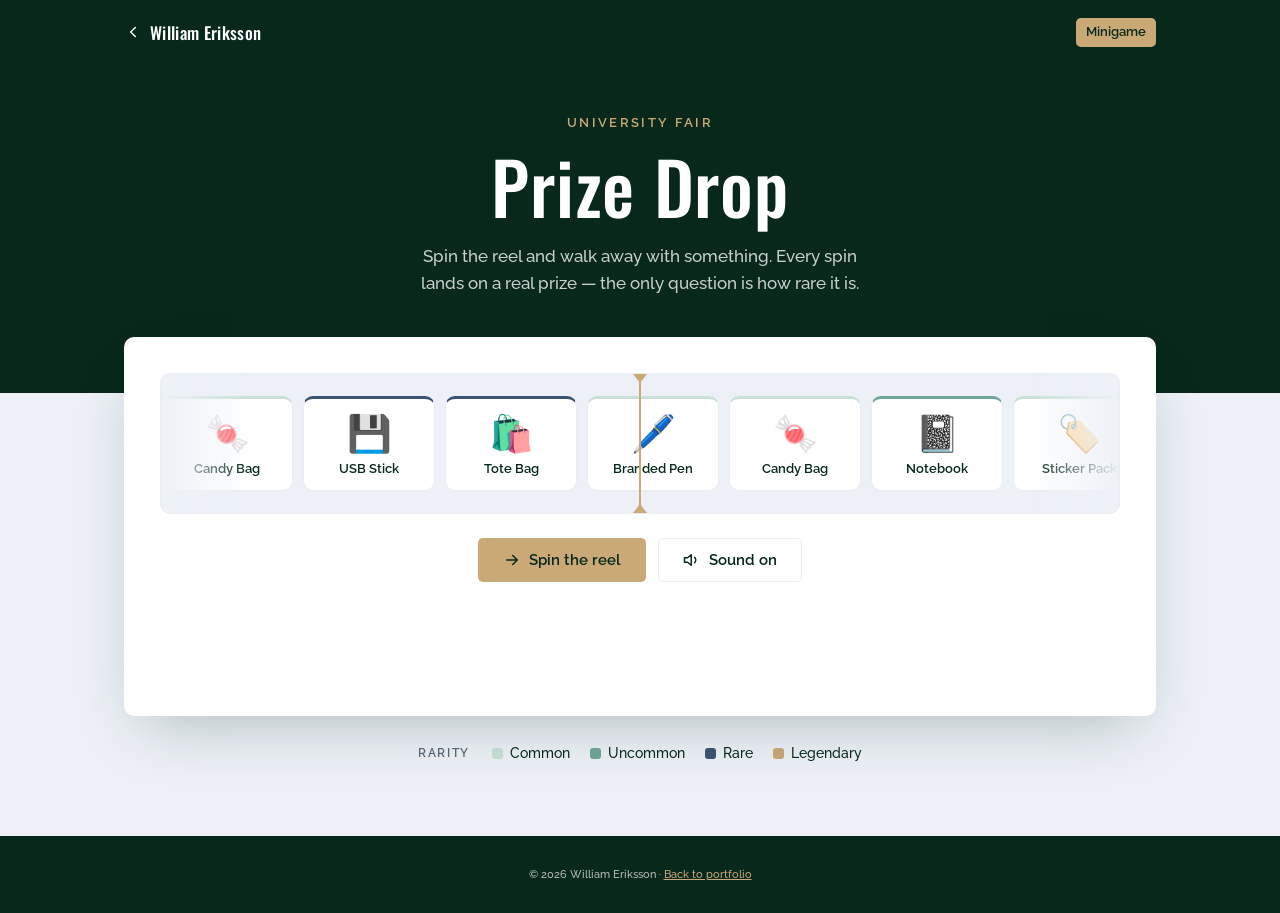
==== mini_game/index.html @ 9ab84b7d "mini game" ====
<!DOCTYPE html>
<html lang="en">
<head>
  <meta charset="UTF-8">
  <meta name="viewport" content="width=device-width, initial-scale=1">
  <title>Prize Drop · University Fair Minigame</title>
  <meta name="description" content="A case-opening minigame for the university fair stand. Spin the reel and win Red Bull, candy, and swag.">
  <link rel="preconnect" href="https://fonts.googleapis.com">
  <link rel="preconnect" href="https://fonts.gstatic.com" crossorigin>
  <link href="https://fonts.googleapis.com/css2?family=Oswald:wght@400;500;600&family=Raleway:wght@400;500;600;700&display=swap" rel="stylesheet">
  <link rel="stylesheet" href="mini_game.css">
</head>
<body>
  <a class="skip-link" href="#game">Skip to the game</a>

  <header class="game-header">
    <div class="wrap header-inner">
      <a href="../" class="back-link">
        <svg viewBox="0 0 24 24" fill="none" stroke="currentColor" stroke-width="2" stroke-linecap="round" stroke-linejoin="round" aria-hidden="true"><path d="M15 18l-6-6 6-6"/></svg>
        William Eriksson
      </a>
      <span class="header-tag">Minigame</span>
    </div>
  </header>

  <main>
    <section class="hero">
      <div class="wrap">
        <p class="eyebrow">University Fair</p>
        <h1>Prize&nbsp;Drop</h1>
        <p class="lede">
          Spin the reel and walk away with something. Every spin lands on a real
          prize &mdash; the only question is how rare it is.
        </p>
      </div>
    </section>

    <section id="game" class="game">
      <div class="wrap">
        <div class="case">
          <div class="reel-frame">
            <div class="reel-viewport" id="viewport">
              <div class="reel-strip" id="strip"></div>
            </div>
            <div class="reel-marker" aria-hidden="true"></div>
            <div class="reel-fade reel-fade-l" aria-hidden="true"></div>
            <div class="reel-fade reel-fade-r" aria-hidden="true"></div>
          </div>

          <div class="controls">
            <button type="button" id="spin" class="btn btn-primary">
              <svg viewBox="0 0 24 24" fill="none" stroke="currentColor" stroke-width="2" stroke-linecap="round" stroke-linejoin="round" aria-hidden="true"><path d="M5 12h14M13 6l6 6-6 6"/></svg>
              <span id="spin-label">Spin the reel</span>
            </button>
            <button type="button" id="sound" class="btn btn-ghost" aria-pressed="true">
              <svg viewBox="0 0 24 24" fill="none" stroke="currentColor" stroke-width="2" stroke-linecap="round" stroke-linejoin="round" aria-hidden="true"><path d="M11 5L6 9H2v6h4l5 4V5z"/><path d="M15.5 8.5a5 5 0 0 1 0 7"/></svg>
              <span id="sound-label">Sound on</span>
            </button>
          </div>

          <!-- Live region: the spin result is announced for screen readers -->
          <div class="result" id="result" role="status" aria-live="polite"></div>
        </div>

        <div class="legend">
          <span class="legend-title">Rarity</span>
          <ul class="legend-list">
            <li><i class="swatch t-common"></i>Common</li>
            <li><i class="swatch t-uncommon"></i>Uncommon</li>
            <li><i class="swatch t-rare"></i>Rare</li>
            <li><i class="swatch t-legendary"></i>Legendary</li>
          </ul>
        </div>
      </div>
    </section>

    <section class="haul" id="haul-section" hidden>
      <div class="wrap">
        <div class="haul-head">
          <h2>Your haul</h2>
          <button type="button" id="reset" class="link-btn">Clear</button>
        </div>
        <ul class="haul-list" id="haul"></ul>
      </div>
    </section>
  </main>

  <footer class="game-footer">
    <div class="wrap">
      <small>&copy; <span id="year"></span> William Eriksson &middot; <a href="../">Back to portfolio</a></small>
    </div>
  </footer>

  <script src="mini_game.js"></script>
</body>
</html>
---- mini_game/mini_game.css ----
/* ============================================================
   Prize Drop — university fair minigame
   Palette and type lifted from kommuninvest.se:
   Oswald headings, Raleway body, deep-green ink with gold accent.
   ============================================================ */

:root {
  --ink: #07281a;          /* deep forest green — primary text */
  --blue: #3d5373;         /* brand blue — links, rare tier */
  --blue-light: #d6dfee;
  --gold: #caa977;         /* brand gold — primary action, legendary tier */
  --gold-light: #eadec9;
  --green-mid: #72a597;
  --green-light: #c9e1d7;
  --grey: #d9d8d7;
  --tint: #edf1f7;         /* page tint */
  --border: #e9edf1;
  --surface: #ffffff;
  --muted: #5b6a76;

  --radius: 10px;          /* cards */
  --radius-sm: 5px;        /* chips */
  --wrap: 1080px;
  --shadow: 0 10px 30px rgba(7, 40, 26, .07);
  --shadow-lg: 0 24px 60px -20px rgba(7, 40, 26, .28);
  --transition: 200ms cubic-bezier(.4, 0, .2, 1);

  /* Reel geometry — JS measures the real pitch, these drive layout */
  --item-w: 132px;
  --item-gap: 10px;
}

*, *::before, *::after { box-sizing: border-box; }

body {
  margin: 0;
  background: var(--tint);
  color: var(--ink);
  font-family: Raleway, system-ui, -apple-system, sans-serif;
  font-weight: 500;
  font-size: 16px;
  line-height: 1.6;
  -webkit-font-smoothing: antialiased;
  -moz-osx-font-smoothing: grayscale;
}

h1, h2, h3 {
  font-family: Oswald, system-ui, sans-serif;
  font-weight: 500;
  margin: 0;
  line-height: 1.1;
}

.wrap {
  max-width: var(--wrap);
  margin: 0 auto;
  padding: 0 24px;
}

.skip-link {
  position: absolute;
  top: -100px;
  left: 16px;
  background: var(--ink);
  color: #fff;
  padding: 10px 16px;
  border-radius: var(--radius-sm);
  text-decoration: none;
  z-index: 100;
  transition: top var(--transition);
}
.skip-link:focus { top: 12px; }

/* ---------- Header ---------- */
.game-header {
  background: var(--ink);
  color: #fff;
}
.header-inner {
  display: flex;
  align-items: center;
  justify-content: space-between;
  gap: 16px;
  padding-top: 18px;
  padding-bottom: 18px;
}
.back-link {
  display: inline-flex;
  align-items: center;
  gap: 8px;
  color: #fff;
  text-decoration: none;
  font-family: Oswald, sans-serif;
  font-size: 1.0625rem;
  letter-spacing: .02em;
  transition: opacity var(--transition);
}
.back-link:hover { opacity: .75; }
.back-link svg { width: 18px; height: 18px; }
.header-tag {
  background: var(--gold);
  color: var(--ink);
  border-radius: var(--radius-sm);
  padding: 4px 10px;
  font-size: .8125rem;
  font-weight: 600;
}

/* ---------- Hero ---------- */
.hero {
  background: var(--ink);
  color: #fff;
  padding: 48px 0 96px;
  text-align: center;
}
.eyebrow {
  margin: 0 0 12px;
  font-size: .8125rem;
  text-transform: uppercase;
  letter-spacing: .18em;
  color: var(--gold);
  font-weight: 600;
}
.hero h1 {
  font-size: clamp(2.5rem, 7vw, 4.5rem);
  letter-spacing: .01em;
  margin-bottom: 18px;
}
.lede {
  margin: 0 auto;
  max-width: 48ch;
  color: rgba(255, 255, 255, .78);
  font-size: 1.0625rem;
}

/* ---------- Case / reel ---------- */
.game { padding-bottom: 72px; }

.case {
  background: var(--surface);
  border-radius: var(--radius);
  box-shadow: var(--shadow-lg);
  padding: clamp(20px, 4vw, 36px);
  margin-top: -56px;             /* lift the case over the dark hero */
  position: relative;
  z-index: 2;
}

.reel-frame {
  position: relative;
  border-radius: var(--radius);
  background: var(--tint);
  border: 1px solid var(--border);
  overflow: hidden;
}

.reel-viewport {
  overflow: hidden;
  padding: 22px 0;
}

.reel-strip {
  display: flex;
  gap: var(--item-gap);
  padding-left: 0;
  will-change: transform;
}

.reel-item {
  flex: 0 0 var(--item-w);
  width: var(--item-w);
  background: var(--surface);
  border: 1px solid var(--border);
  border-top: 3px solid var(--grey);
  border-radius: var(--radius);
  padding: 16px 10px 12px;
  text-align: center;
  user-select: none;
}
.reel-item .icon {
  font-size: 2.25rem;
  line-height: 1;
  display: block;
  margin-bottom: 10px;
}
.reel-item .name {
  font-size: .8125rem;
  font-weight: 600;
  color: var(--ink);
  display: block;
  line-height: 1.3;
}

/* Rarity accents — the top border is the tier tell.
   These must stay scoped to .swatch: the reel items, result card and haul
   entries all carry the same t-* classes and would take the fill otherwise. */
.swatch.t-common    { background: var(--green-light); }
.swatch.t-uncommon  { background: var(--green-mid); }
.swatch.t-rare      { background: var(--blue); }
.swatch.t-legendary { background: var(--gold); }

.reel-item.t-common    { border-top-color: var(--green-light); }
.reel-item.t-uncommon  { border-top-color: var(--green-mid); }
.reel-item.t-rare      { border-top-color: var(--blue); }
.reel-item.t-legendary { border-top-color: var(--gold); }

/* Center marker the winning item settles under */
.reel-marker {
  position: absolute;
  top: 0;
  bottom: 0;
  left: 50%;
  width: 2px;
  margin-left: -1px;
  background: var(--gold);
  z-index: 3;
  pointer-events: none;
}
.reel-marker::before,
.reel-marker::after {
  content: '';
  position: absolute;
  left: 50%;
  transform: translateX(-50%);
  border-left: 7px solid transparent;
  border-right: 7px solid transparent;
}
.reel-marker::before {
  top: 0;
  border-top: 9px solid var(--gold);
}
.reel-marker::after {
  bottom: 0;
  border-bottom: 9px solid var(--gold);
}

/* Edge fades so items enter and leave softly */
.reel-fade {
  position: absolute;
  top: 0;
  bottom: 0;
  width: 90px;
  z-index: 2;
  pointer-events: none;
}
.reel-fade-l { left: 0;  background: linear-gradient(90deg, var(--tint), rgba(237, 241, 247, 0)); }
.reel-fade-r { right: 0; background: linear-gradient(270deg, var(--tint), rgba(237, 241, 247, 0)); }

/* ---------- Controls ---------- */
.controls {
  display: flex;
  flex-wrap: wrap;
  gap: 12px;
  justify-content: center;
  margin-top: 24px;
}
.btn {
  display: inline-flex;
  align-items: center;
  gap: 8px;
  font-family: Raleway, sans-serif;
  font-weight: 600;
  font-size: .9375rem;
  padding: 12px 24px;
  border-radius: var(--radius-sm);
  border: 1px solid transparent;
  cursor: pointer;
  transition: background var(--transition), color var(--transition),
              border-color var(--transition), transform var(--transition);
}
.btn svg { width: 18px; height: 18px; }
.btn:active { transform: translateY(1px); }
.btn-primary {
  background: var(--gold);
  color: var(--ink);
}
.btn-primary:hover { background: #b9965f; }
.btn-primary:disabled {
  background: var(--grey);
  color: var(--muted);
  cursor: not-allowed;
  transform: none;
}
.btn-ghost {
  background: transparent;
  color: var(--ink);
  border-color: var(--border);
}
.btn-ghost:hover { background: var(--tint); }
.btn-ghost[aria-pressed="false"] { color: var(--muted); }

/* ---------- Result ---------- */
.result {
  margin-top: 22px;
  min-height: 76px;      /* reserved so the card appearing doesn't shift the page */
  display: flex;
  align-items: center;
  justify-content: center;
}
.result-card {
  display: flex;
  align-items: center;
  gap: 18px;
  background: var(--tint);
  border-radius: var(--radius);
  border-left: 4px solid var(--grey);
  padding: 18px 26px;
  animation: pop 420ms cubic-bezier(.2, .9, .3, 1.35);
}
.result-card.t-common    { border-left-color: var(--green-light); }
.result-card.t-uncommon  { border-left-color: var(--green-mid); }
.result-card.t-rare      { border-left-color: var(--blue); }
.result-card.t-legendary {
  border-left-color: var(--gold);
  background: var(--gold-light);
}
.result-card .icon { font-size: 2.75rem; line-height: 1; }
.result-card .won { margin: 0; font-size: .75rem; text-transform: uppercase; letter-spacing: .14em; color: var(--muted); font-weight: 600; }
.result-card h3 { font-size: 1.5rem; margin: 2px 0 6px; }
.tier-chip {
  display: inline-block;
  border-radius: var(--radius-sm);
  padding: 3px 10px;
  font-size: .75rem;
  font-weight: 600;
}
.tier-chip.t-common    { background: var(--green-light); color: var(--ink); }
.tier-chip.t-uncommon  { background: var(--green-mid);   color: var(--ink); }
.tier-chip.t-rare      { background: var(--blue);        color: #fff; }
.tier-chip.t-legendary { background: var(--gold);        color: var(--ink); }

@keyframes pop {
  from { opacity: 0; transform: scale(.9) translateY(8px); }
  to   { opacity: 1; transform: none; }
}

/* ---------- Legend ---------- */
.legend {
  display: flex;
  flex-wrap: wrap;
  align-items: center;
  gap: 10px 22px;
  justify-content: center;
  margin-top: 26px;
}
.legend-title {
  font-size: .75rem;
  text-transform: uppercase;
  letter-spacing: .14em;
  color: var(--muted);
  font-weight: 600;
}
.legend-list {
  display: flex;
  flex-wrap: wrap;
  gap: 8px 20px;
  list-style: none;
  margin: 0;
  padding: 0;
  font-size: .875rem;
}
.legend-list li { display: inline-flex; align-items: center; gap: 7px; }
.swatch {
  width: 11px;
  height: 11px;
  border-radius: 3px;
  display: inline-block;
}

/* ---------- Haul ---------- */
.haul { padding-bottom: 80px; }
.haul-head {
  display: flex;
  align-items: baseline;
  justify-content: space-between;
  gap: 16px;
  margin-bottom: 16px;
}
.haul h2 { font-size: 1.5rem; }
.link-btn {
  background: none;
  border: 0;
  padding: 0;
  cursor: pointer;
  color: var(--blue);
  font-family: Raleway, sans-serif;
  font-weight: 600;
  font-size: .875rem;
  text-decoration: underline;
}
.link-btn:hover { text-decoration: none; }
.haul-list {
  list-style: none;
  margin: 0;
  padding: 0;
  display: grid;
  grid-template-columns: repeat(auto-fill, minmax(150px, 1fr));
  gap: 12px;
}
.haul-list li {
  background: var(--surface);
  border: 1px solid var(--border);
  border-left: 3px solid var(--grey);
  border-radius: var(--radius);
  padding: 12px 14px;
  display: flex;
  align-items: center;
  gap: 10px;
  font-size: .875rem;
  font-weight: 600;
}
.haul-list li.t-common    { border-left-color: var(--green-light); }
.haul-list li.t-uncommon  { border-left-color: var(--green-mid); }
.haul-list li.t-rare      { border-left-color: var(--blue); }
.haul-list li.t-legendary { border-left-color: var(--gold); }
.haul-list .icon { font-size: 1.5rem; }
.haul-list .count { margin-left: auto; color: var(--muted); font-weight: 500; }

/* ---------- Footer ---------- */
.game-footer {
  background: var(--ink);
  color: rgba(255, 255, 255, .7);
  padding: 28px 0;
  text-align: center;
  font-size: .8125rem;
}
.game-footer a { color: var(--gold); }

/* ---------- Focus ---------- */
:focus-visible {
  outline: 2px solid var(--gold);
  outline-offset: 3px;
  border-radius: 3px;
}

/* ---------- Responsive ---------- */
@media (max-width: 720px) {
  :root { --item-w: 108px; --item-gap: 8px; }
  .hero { padding: 36px 0 80px; }
  .reel-fade { width: 48px; }
  .result-card { flex-direction: column; text-align: center; gap: 10px; padding: 20px; }
  .btn { flex: 1 1 100%; justify-content: center; }
}

/* ---------- Reduced motion ----------
   JS also shortens the spin; this covers the decorative animations. */
@media (prefers-reduced-motion: reduce) {
  .result-card { animation: none; }
  * { transition-duration: .01ms !important; }
}
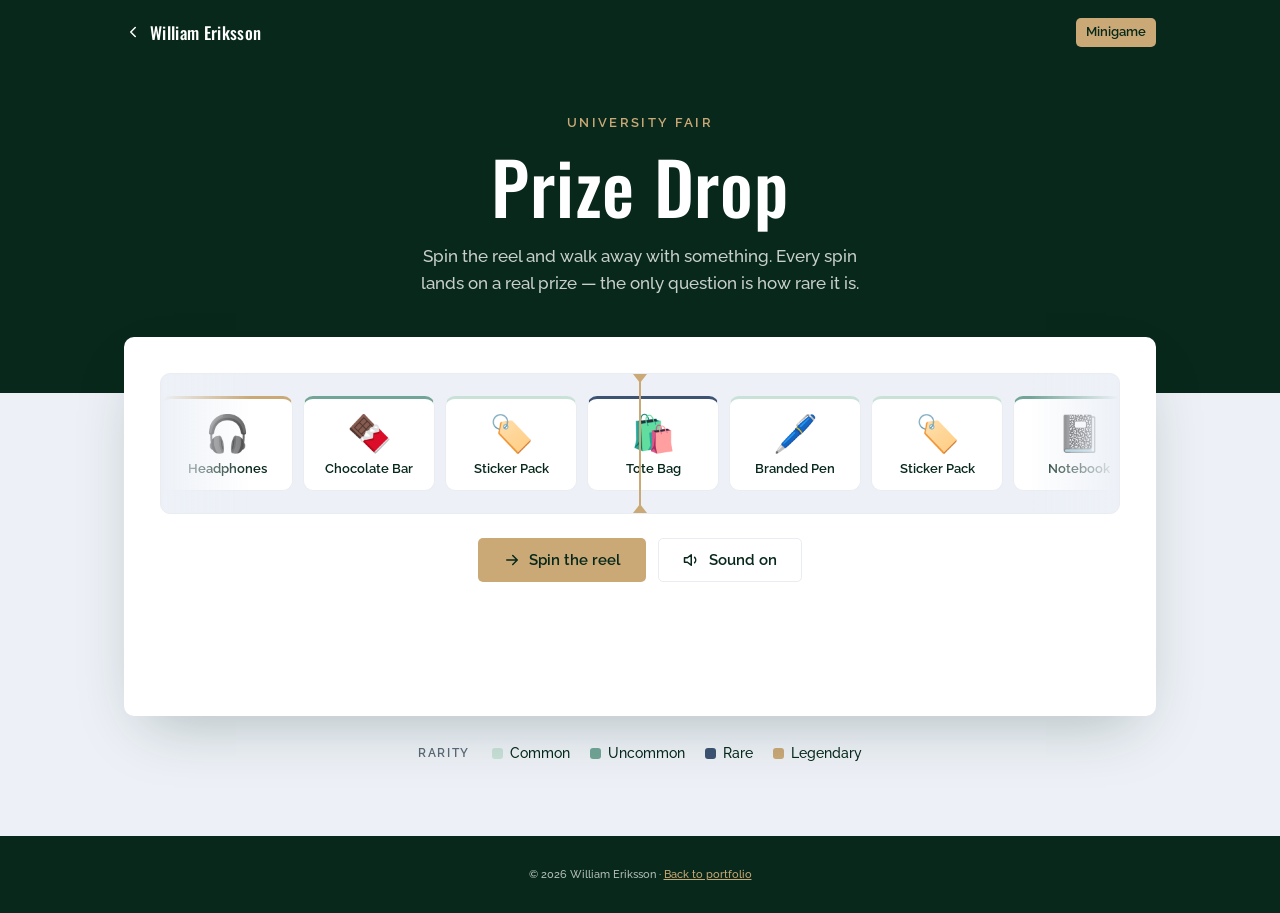
==== commit 0742457d: "fix routes" ====
--- a/mini_game/index.html
+++ b/mini_game/index.html
@@ -8,14 +8,17 @@
   <link rel="preconnect" href="https://fonts.googleapis.com">
   <link rel="preconnect" href="https://fonts.gstatic.com" crossorigin>
   <link href="https://fonts.googleapis.com/css2?family=Oswald:wght@400;500;600&family=Raleway:wght@400;500;600;700&display=swap" rel="stylesheet">
-  <link rel="stylesheet" href="mini_game.css">
+  <!-- Root-absolute, not relative: Vercel serves this page at BOTH /mini_game
+       and /mini_game/ with no redirect between them. A relative href resolves
+       to /mini_game.css (404) on the no-slash URL. -->
+  <link rel="stylesheet" href="/mini_game/mini_game.css">
 </head>
 <body>
   <a class="skip-link" href="#game">Skip to the game</a>
 
   <header class="game-header">
     <div class="wrap header-inner">
-      <a href="../" class="back-link">
+      <a href="/" class="back-link">
         <svg viewBox="0 0 24 24" fill="none" stroke="currentColor" stroke-width="2" stroke-linecap="round" stroke-linejoin="round" aria-hidden="true"><path d="M15 18l-6-6 6-6"/></svg>
         William Eriksson
       </a>
@@ -87,10 +90,10 @@
 
   <footer class="game-footer">
     <div class="wrap">
-      <small>&copy; <span id="year"></span> William Eriksson &middot; <a href="../">Back to portfolio</a></small>
+      <small>&copy; <span id="year"></span> William Eriksson &middot; <a href="/">Back to portfolio</a></small>
     </div>
   </footer>
 
-  <script src="mini_game.js"></script>
+  <script src="/mini_game/mini_game.js"></script>
 </body>
 </html>
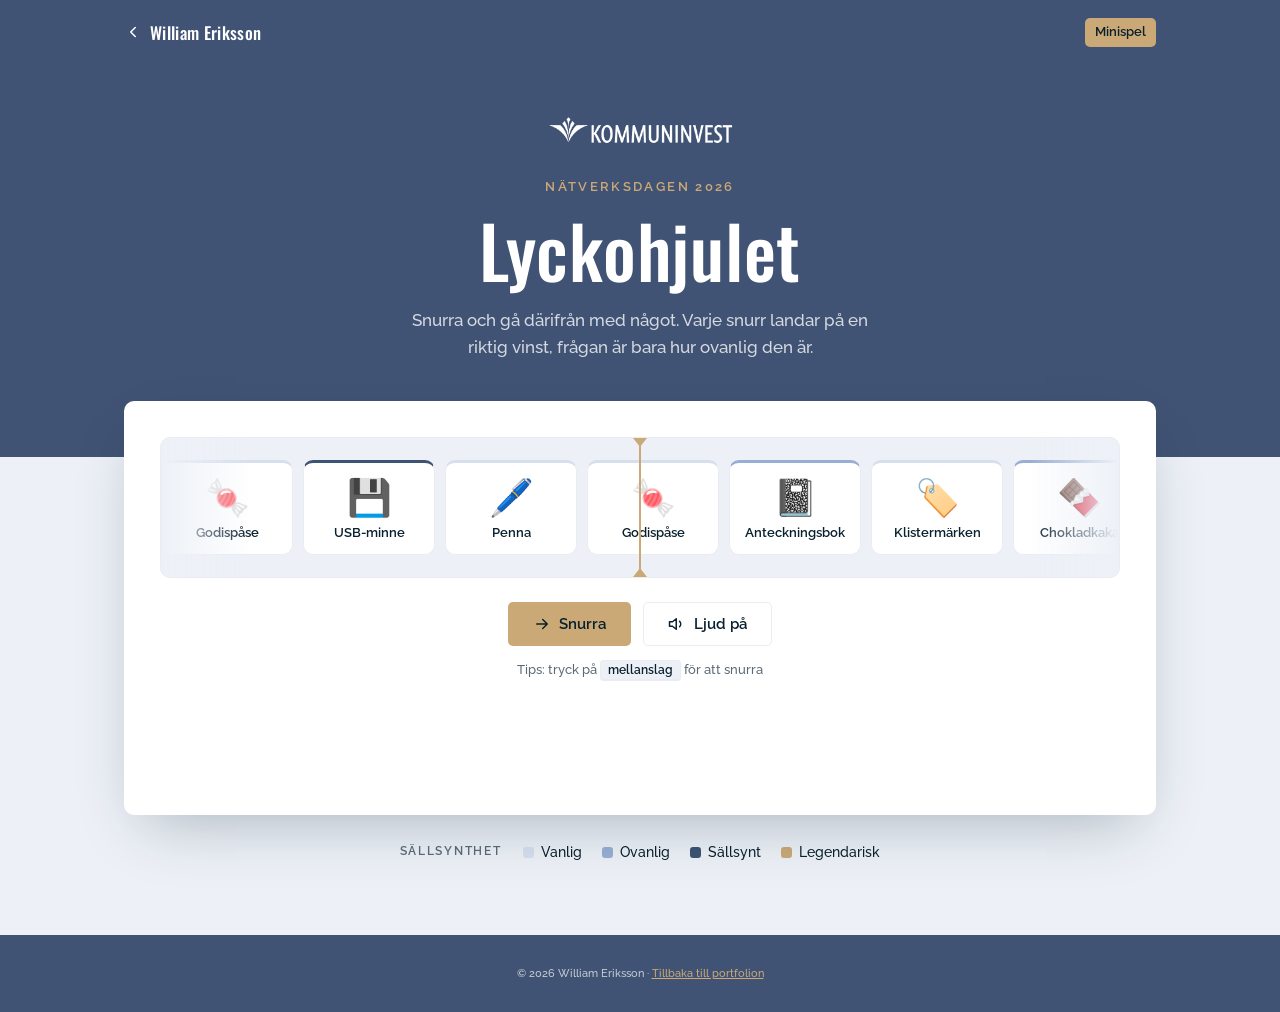
==== commit 3d03ee5a: "added KI styling" ====
--- a/mini_game/index.html
+++ b/mini_game/index.html
@@ -1,10 +1,10 @@
 <!DOCTYPE html>
-<html lang="en">
+<html lang="sv">
 <head>
   <meta charset="UTF-8">
   <meta name="viewport" content="width=device-width, initial-scale=1">
-  <title>Prize Drop · University Fair Minigame</title>
-  <meta name="description" content="A case-opening minigame for the university fair stand. Spin the reel and win Red Bull, candy, and swag.">
+  <title>Lyckohjulet · Nätverksdagen 2026</title>
+  <meta name="description" content="Ett minispel till Nätverksdagen 2026. Snurra och vinn Red Bull, godis och annat smått och gott.">
   <link rel="preconnect" href="https://fonts.googleapis.com">
   <link rel="preconnect" href="https://fonts.gstatic.com" crossorigin>
   <link href="https://fonts.googleapis.com/css2?family=Oswald:wght@400;500;600&family=Raleway:wght@400;500;600;700&display=swap" rel="stylesheet">
@@ -14,7 +14,7 @@
   <link rel="stylesheet" href="/mini_game/mini_game.css">
 </head>
 <body>
-  <a class="skip-link" href="#game">Skip to the game</a>
+  <a class="skip-link" href="#game">Hoppa till spelet</a>
 
   <header class="game-header">
     <div class="wrap header-inner">
@@ -22,18 +22,24 @@
         <svg viewBox="0 0 24 24" fill="none" stroke="currentColor" stroke-width="2" stroke-linecap="round" stroke-linejoin="round" aria-hidden="true"><path d="M15 18l-6-6 6-6"/></svg>
         William Eriksson
       </a>
-      <span class="header-tag">Minigame</span>
+      <span class="header-tag">Minispel</span>
     </div>
   </header>
 
   <main>
     <section class="hero">
       <div class="wrap">
-        <p class="eyebrow">University Fair</p>
-        <h1>Prize&nbsp;Drop</h1>
+        <!-- If the file is ever missing the block removes itself, so the page
+             never shows a broken-image icon. -->
+        <p class="hero-logo">
+          <img src="/mini_game/Kommuninvest_logo.png" alt="Kommuninvest"
+               width="334" height="69" onerror="this.parentNode.remove()">
+        </p>
+        <p class="eyebrow">Nätverksdagen 2026</p>
+        <h1>Lyckohjulet</h1>
         <p class="lede">
-          Spin the reel and walk away with something. Every spin lands on a real
-          prize &mdash; the only question is how rare it is.
+          Snurra och gå därifrån med något. Varje snurr landar på en riktig
+          vinst, frågan är bara hur ovanlig den är.
         </p>
       </div>
     </section>
@@ -53,25 +59,27 @@
           <div class="controls">
             <button type="button" id="spin" class="btn btn-primary">
               <svg viewBox="0 0 24 24" fill="none" stroke="currentColor" stroke-width="2" stroke-linecap="round" stroke-linejoin="round" aria-hidden="true"><path d="M5 12h14M13 6l6 6-6 6"/></svg>
-              <span id="spin-label">Spin the reel</span>
+              <span id="spin-label">Snurra</span>
             </button>
             <button type="button" id="sound" class="btn btn-ghost" aria-pressed="true">
               <svg viewBox="0 0 24 24" fill="none" stroke="currentColor" stroke-width="2" stroke-linecap="round" stroke-linejoin="round" aria-hidden="true"><path d="M11 5L6 9H2v6h4l5 4V5z"/><path d="M15.5 8.5a5 5 0 0 1 0 7"/></svg>
-              <span id="sound-label">Sound on</span>
+              <span id="sound-label">Ljud på</span>
             </button>
           </div>
+
+          <p class="hint">Tips: tryck på <kbd>mellanslag</kbd> för att snurra</p>
 
           <!-- Live region: the spin result is announced for screen readers -->
           <div class="result" id="result" role="status" aria-live="polite"></div>
         </div>
 
         <div class="legend">
-          <span class="legend-title">Rarity</span>
+          <span class="legend-title">Sällsynthet</span>
           <ul class="legend-list">
-            <li><i class="swatch t-common"></i>Common</li>
-            <li><i class="swatch t-uncommon"></i>Uncommon</li>
-            <li><i class="swatch t-rare"></i>Rare</li>
-            <li><i class="swatch t-legendary"></i>Legendary</li>
+            <li><i class="swatch t-common"></i>Vanlig</li>
+            <li><i class="swatch t-uncommon"></i>Ovanlig</li>
+            <li><i class="swatch t-rare"></i>Sällsynt</li>
+            <li><i class="swatch t-legendary"></i>Legendarisk</li>
           </ul>
         </div>
       </div>
@@ -80,8 +88,8 @@
     <section class="haul" id="haul-section" hidden>
       <div class="wrap">
         <div class="haul-head">
-          <h2>Your haul</h2>
-          <button type="button" id="reset" class="link-btn">Clear</button>
+          <h2>Dina vinster</h2>
+          <button type="button" id="reset" class="link-btn">Rensa</button>
         </div>
         <ul class="haul-list" id="haul"></ul>
       </div>
@@ -90,7 +98,7 @@
 
   <footer class="game-footer">
     <div class="wrap">
-      <small>&copy; <span id="year"></span> William Eriksson &middot; <a href="/">Back to portfolio</a></small>
+      <small>&copy; <span id="year"></span> William Eriksson &middot; <a href="/">Tillbaka till portfolion</a></small>
     </div>
   </footer>
 
--- a/mini_game/mini_game.css
+++ b/mini_game/mini_game.css
@@ -1,17 +1,19 @@
 /* ============================================================
-   Prize Drop — university fair minigame
+   Lyckohjulet - minispel till Nätverksdagen 2026
    Palette and type lifted from kommuninvest.se:
-   Oswald headings, Raleway body, deep-green ink with gold accent.
+   Oswald headings, Raleway body, brand blue with gold accent.
    ============================================================ */
 
 :root {
-  --ink: #07281a;          /* deep forest green — primary text */
-  --blue: #3d5373;         /* brand blue — links, rare tier */
-  --blue-light: #d6dfee;
-  --gold: #caa977;         /* brand gold — primary action, legendary tier */
+  --ink: #09202e;          /* deep navy - primary text */
+  --brand: #405374;        /* Kommuninvest blue, sampled from the logo file so
+                              the logo's own background blends into the hero */
+  --brand-dark: #32455f;   /* hover / pressed state for brand surfaces */
+  --blue: #3d5373;         /* rare tier */
+  --blue-mid: #98aed4;     /* uncommon tier */
+  --blue-light: #d6dfee;   /* common tier */
+  --gold: #caa977;         /* brand gold - primary action, legendary tier */
   --gold-light: #eadec9;
-  --green-mid: #72a597;
-  --green-light: #c9e1d7;
   --grey: #d9d8d7;
   --tint: #edf1f7;         /* page tint */
   --border: #e9edf1;
@@ -21,11 +23,11 @@
   --radius: 10px;          /* cards */
   --radius-sm: 5px;        /* chips */
   --wrap: 1080px;
-  --shadow: 0 10px 30px rgba(7, 40, 26, .07);
-  --shadow-lg: 0 24px 60px -20px rgba(7, 40, 26, .28);
+  --shadow: 0 10px 30px rgba(9, 32, 46, .07);
+  --shadow-lg: 0 24px 60px -20px rgba(9, 32, 46, .30);
   --transition: 200ms cubic-bezier(.4, 0, .2, 1);
 
-  /* Reel geometry — JS measures the real pitch, these drive layout */
+  /* Reel geometry - JS measures the real pitch, these drive layout */
   --item-w: 132px;
   --item-gap: 10px;
 }
@@ -61,7 +63,7 @@
   position: absolute;
   top: -100px;
   left: 16px;
-  background: var(--ink);
+  background: var(--brand);
   color: #fff;
   padding: 10px 16px;
   border-radius: var(--radius-sm);
@@ -73,7 +75,7 @@
 
 /* ---------- Header ---------- */
 .game-header {
-  background: var(--ink);
+  background: var(--brand);
   color: #fff;
 }
 .header-inner {
@@ -108,11 +110,26 @@
 
 /* ---------- Hero ---------- */
 .hero {
-  background: var(--ink);
+  background: var(--brand);
   color: #fff;
   padding: 48px 0 96px;
   text-align: center;
 }
+/* The logo file is a white mark on Kommuninvest blue, and --brand is sampled
+   from it, so it sits straight on the hero with no visible edge. */
+.hero-logo {
+  margin: 0 0 22px;
+  display: flex;
+  justify-content: center;
+}
+.hero-logo img {
+  display: block;
+  height: 42px;
+  width: auto;
+  max-width: 80%;
+  object-fit: contain;
+}
+
 .eyebrow {
   margin: 0 0 12px;
   font-size: .8125rem;
@@ -191,16 +208,16 @@
   line-height: 1.3;
 }
 
-/* Rarity accents — the top border is the tier tell.
+/* Rarity accents - the top border is the tier tell.
    These must stay scoped to .swatch: the reel items, result card and haul
    entries all carry the same t-* classes and would take the fill otherwise. */
-.swatch.t-common    { background: var(--green-light); }
-.swatch.t-uncommon  { background: var(--green-mid); }
+.swatch.t-common    { background: var(--blue-light); }
+.swatch.t-uncommon  { background: var(--blue-mid); }
 .swatch.t-rare      { background: var(--blue); }
 .swatch.t-legendary { background: var(--gold); }
 
-.reel-item.t-common    { border-top-color: var(--green-light); }
-.reel-item.t-uncommon  { border-top-color: var(--green-mid); }
+.reel-item.t-common    { border-top-color: var(--blue-light); }
+.reel-item.t-uncommon  { border-top-color: var(--blue-mid); }
 .reel-item.t-rare      { border-top-color: var(--blue); }
 .reel-item.t-legendary { border-top-color: var(--gold); }
 
@@ -289,6 +306,25 @@
 .btn-ghost:hover { background: var(--tint); }
 .btn-ghost[aria-pressed="false"] { color: var(--muted); }
 
+/* ---------- Keyboard hint ---------- */
+.hint {
+  margin: 14px 0 0;
+  text-align: center;
+  font-size: .8125rem;
+  color: var(--muted);
+}
+.hint kbd {
+  font-family: inherit;
+  font-weight: 600;
+  font-size: .75rem;
+  color: var(--ink);
+  background: var(--tint);
+  border: 1px solid var(--border);
+  border-bottom-width: 2px;
+  border-radius: 4px;
+  padding: 2px 7px;
+}
+
 /* ---------- Result ---------- */
 .result {
   margin-top: 22px;
@@ -307,8 +343,8 @@
   padding: 18px 26px;
   animation: pop 420ms cubic-bezier(.2, .9, .3, 1.35);
 }
-.result-card.t-common    { border-left-color: var(--green-light); }
-.result-card.t-uncommon  { border-left-color: var(--green-mid); }
+.result-card.t-common    { border-left-color: var(--blue-light); }
+.result-card.t-uncommon  { border-left-color: var(--blue-mid); }
 .result-card.t-rare      { border-left-color: var(--blue); }
 .result-card.t-legendary {
   border-left-color: var(--gold);
@@ -324,8 +360,8 @@
   font-size: .75rem;
   font-weight: 600;
 }
-.tier-chip.t-common    { background: var(--green-light); color: var(--ink); }
-.tier-chip.t-uncommon  { background: var(--green-mid);   color: var(--ink); }
+.tier-chip.t-common    { background: var(--blue-light); color: var(--ink); }
+.tier-chip.t-uncommon  { background: var(--blue-mid);   color: var(--ink); }
 .tier-chip.t-rare      { background: var(--blue);        color: #fff; }
 .tier-chip.t-legendary { background: var(--gold);        color: var(--ink); }
 
@@ -409,8 +445,8 @@
   font-size: .875rem;
   font-weight: 600;
 }
-.haul-list li.t-common    { border-left-color: var(--green-light); }
-.haul-list li.t-uncommon  { border-left-color: var(--green-mid); }
+.haul-list li.t-common    { border-left-color: var(--blue-light); }
+.haul-list li.t-uncommon  { border-left-color: var(--blue-mid); }
 .haul-list li.t-rare      { border-left-color: var(--blue); }
 .haul-list li.t-legendary { border-left-color: var(--gold); }
 .haul-list .icon { font-size: 1.5rem; }
@@ -418,7 +454,7 @@
 
 /* ---------- Footer ---------- */
 .game-footer {
-  background: var(--ink);
+  background: var(--brand);
   color: rgba(255, 255, 255, .7);
   padding: 28px 0;
   text-align: center;
@@ -436,6 +472,9 @@
 /* ---------- Responsive ---------- */
 @media (max-width: 720px) {
   :root { --item-w: 108px; --item-gap: 8px; }
+  /* Swedish compounds ("Anteckningsbok") are longer than the English names
+     these tiles were sized for - drop a step so they stay on one line. */
+  .reel-item .name { font-size: .75rem; }
   .hero { padding: 36px 0 80px; }
   .reel-fade { width: 48px; }
   .result-card { flex-direction: column; text-align: center; gap: 10px; padding: 20px; }
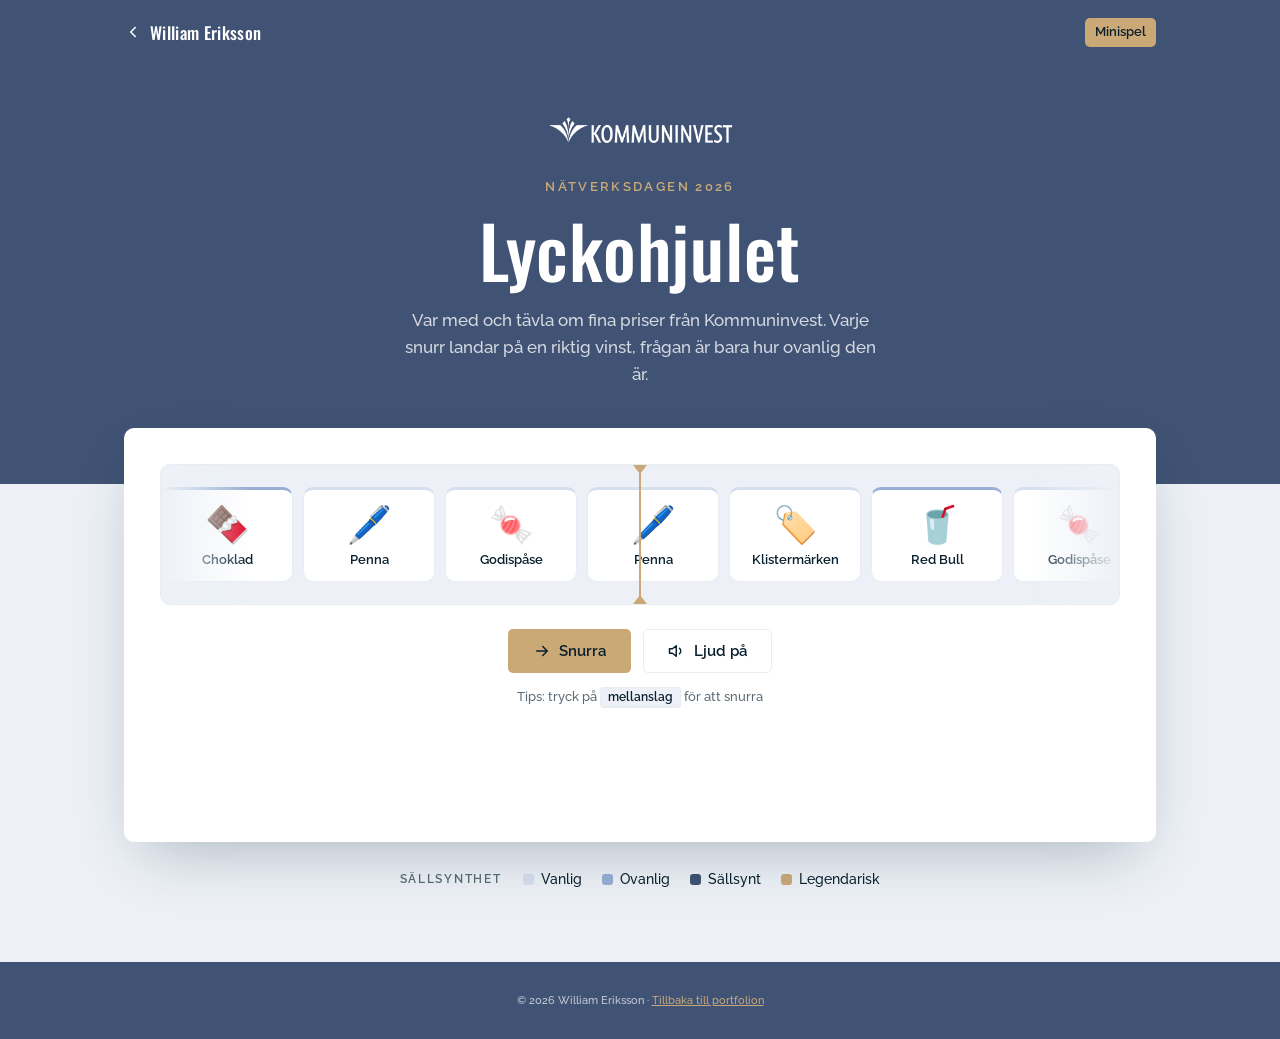
==== commit 16966ff5: "changed about text" ====
--- a/mini_game/index.html
+++ b/mini_game/index.html
@@ -38,7 +38,7 @@
         <p class="eyebrow">Nätverksdagen 2026</p>
         <h1>Lyckohjulet</h1>
         <p class="lede">
-          Snurra och gå därifrån med något. Varje snurr landar på en riktig
+          Var med och tävla om fina priser från Kommuninvest. Varje snurr landar på en riktig
           vinst, frågan är bara hur ovanlig den är.
         </p>
       </div>
